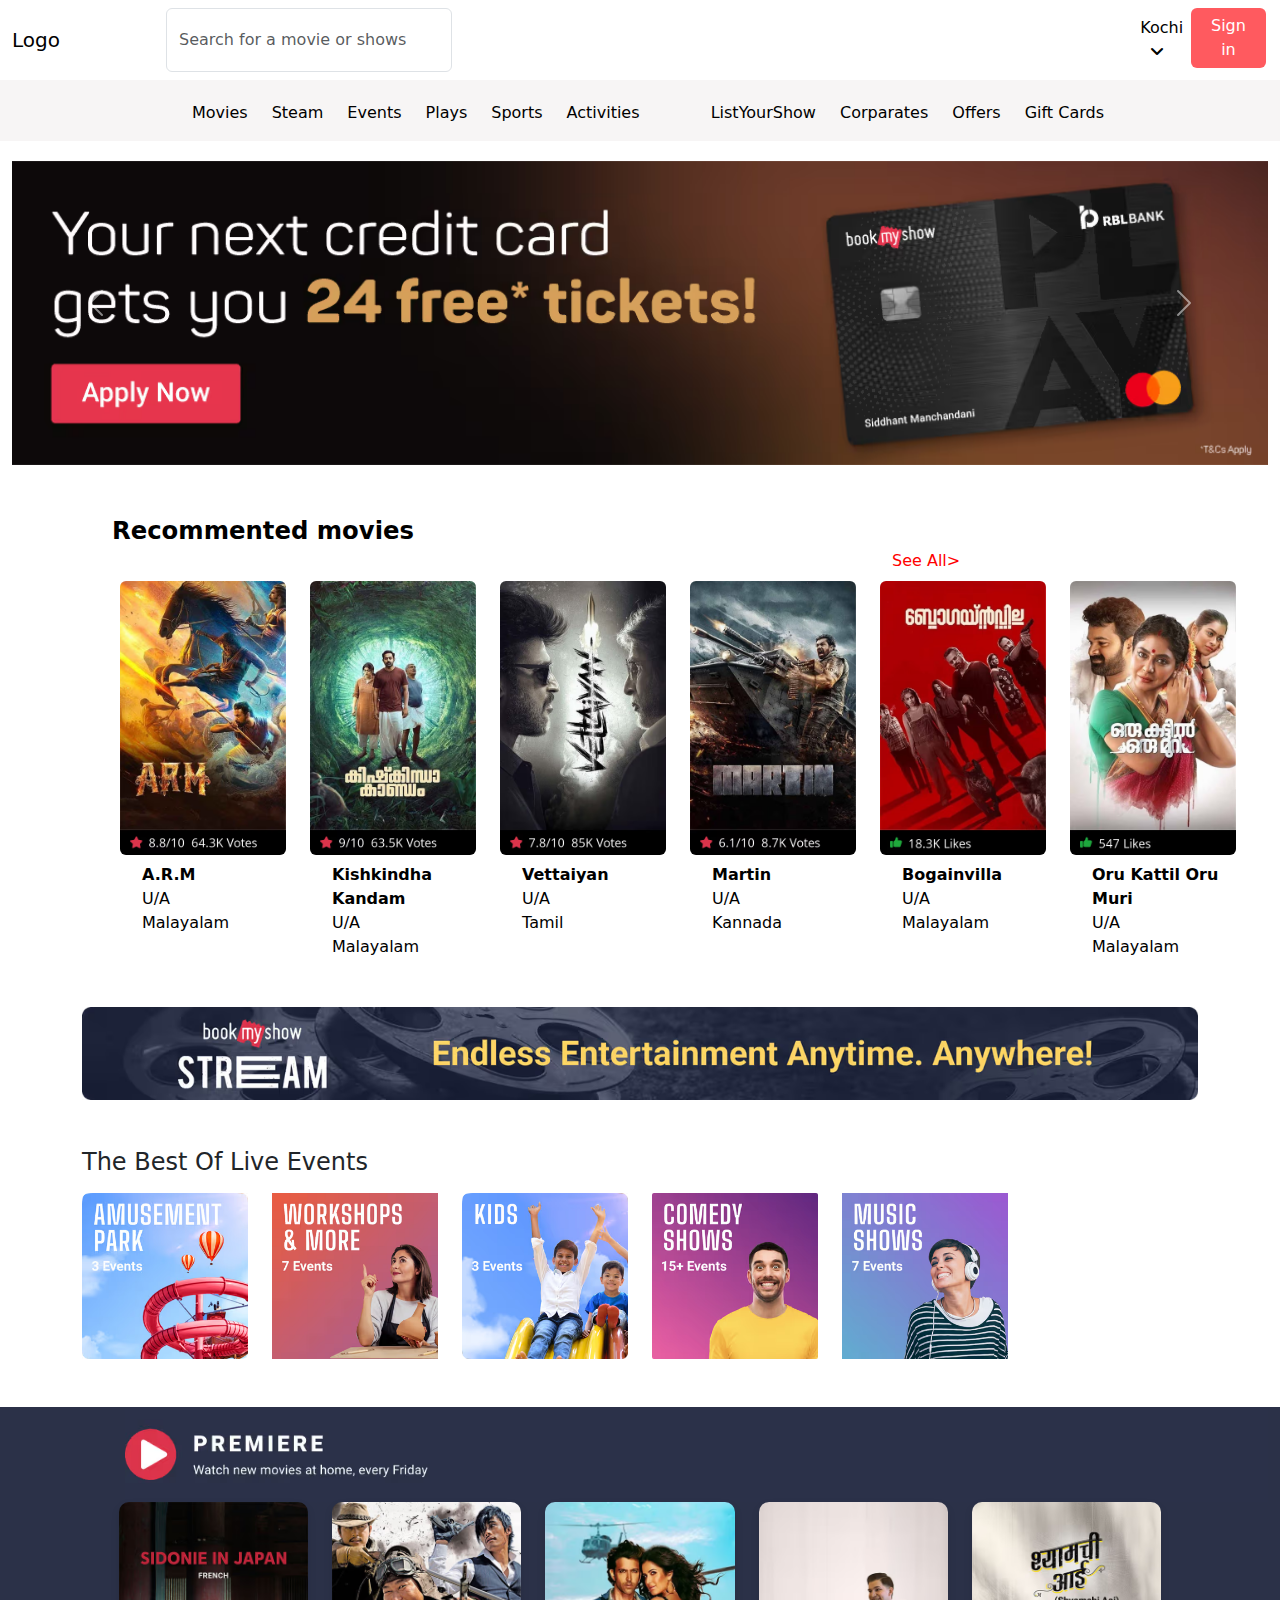
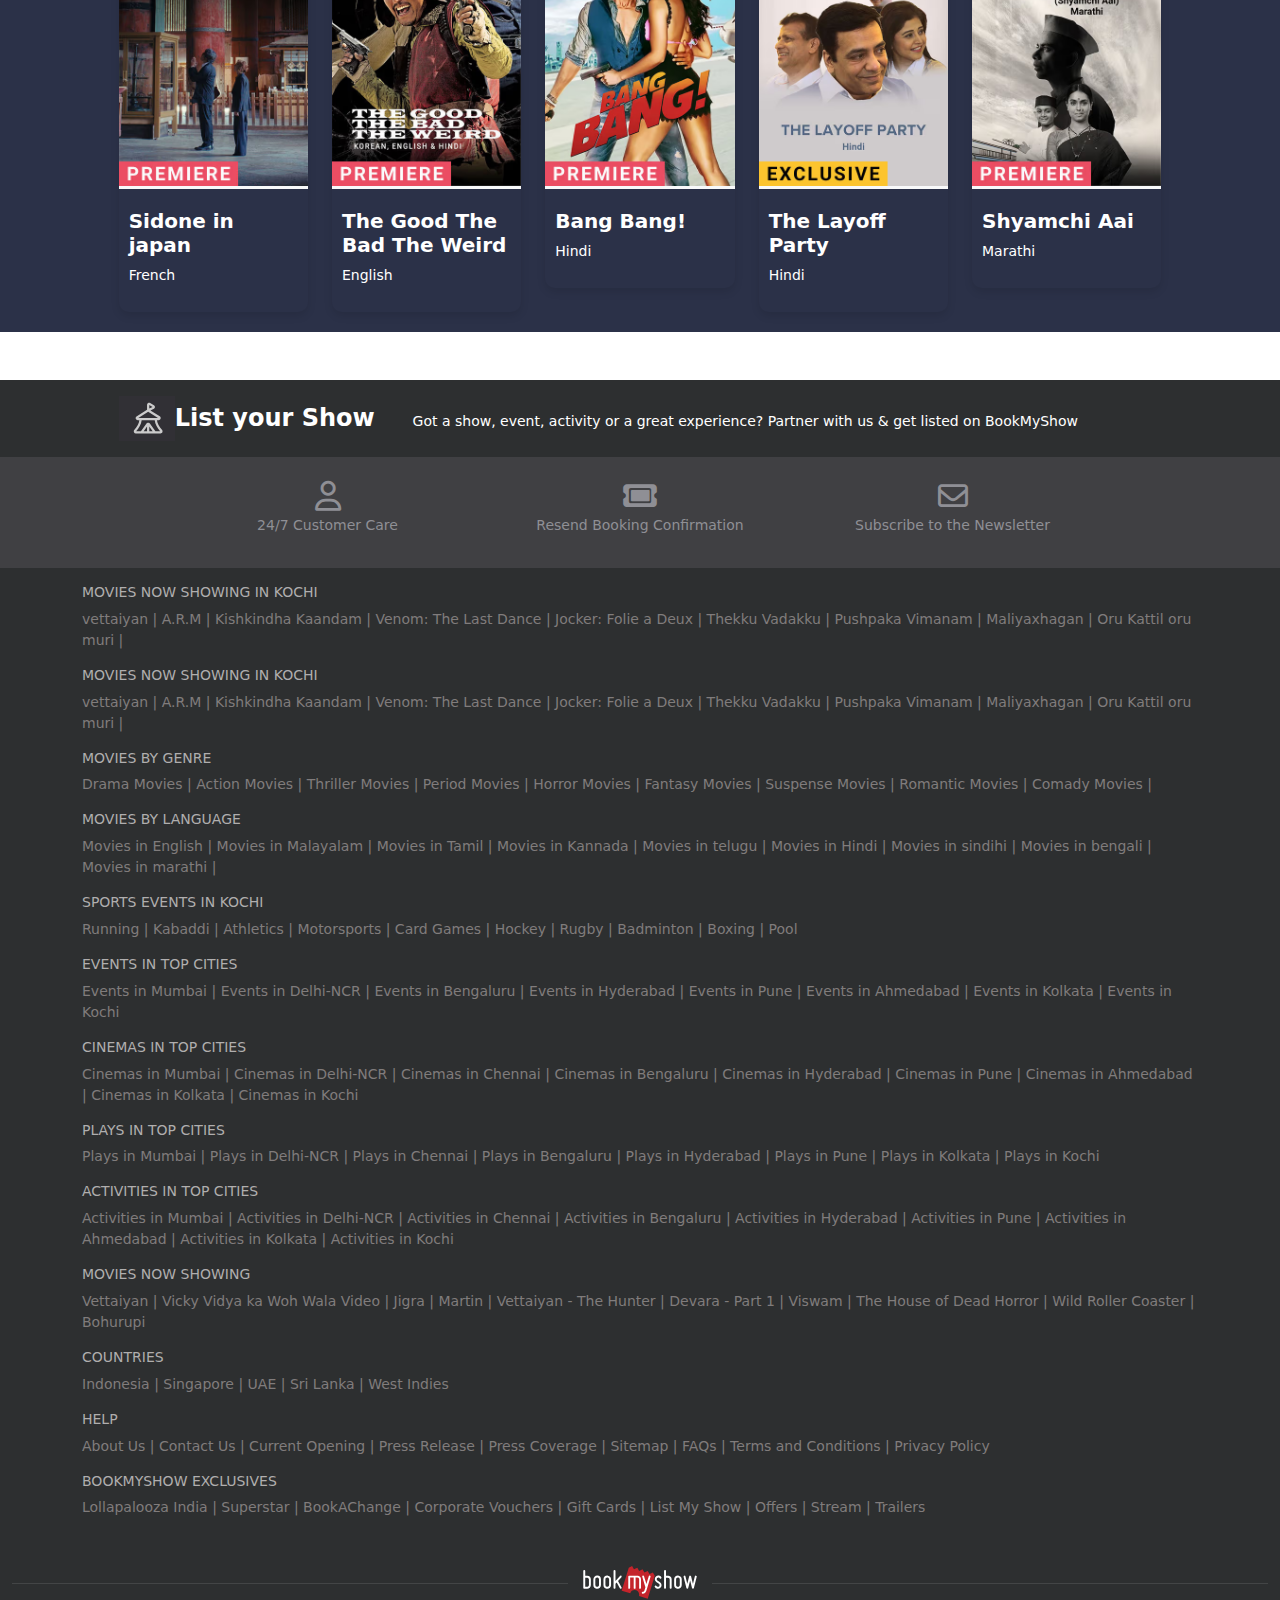
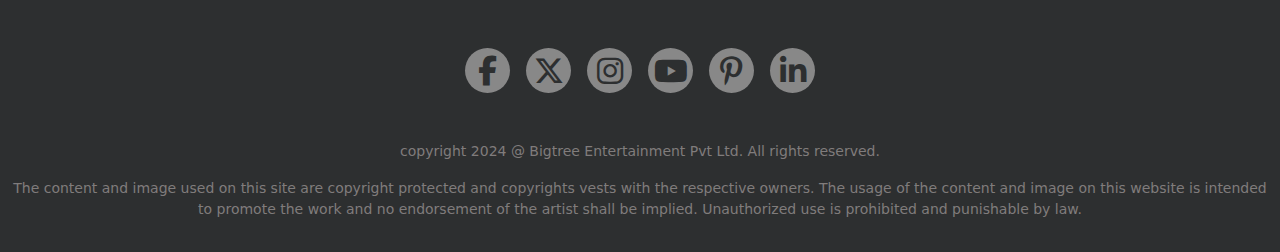
==== index.html @ 8b01c91c "90% completed" ====
<!DOCTYPE html>
<html lang="en">
<head>
    <meta charset="UTF-8">
    <meta name="viewport" content="width=device-width, initial-scale=1.0">
    <title>BOOK MY SHOW DEMO</title>
    <link href="https://cdn.jsdelivr.net/npm/bootstrap@5.3.3/dist/css/bootstrap.min.css" rel="stylesheet">

    <script src="https://cdn.jsdelivr.net/npm/bootstrap@5.3.3/dist/js/bootstrap.bundle.min.js"></script>
    
    <link rel="stylesheet" href="https://cdnjs.cloudflare.com/ajax/libs/font-awesome/6.6.0/css/all.min.css">

    <link rel="stylesheet" href="./style.css">
</head>
<body>
<!----------------------- Navbar Starting --------------------------->  

<nav class="navbar navbar-expand-sm navbar-dark bg-gray">
  <div class="container-fluid">
    <a class="navbar-brand" href="javascript:void(0)" style="color:black">Logo</a>
    <button class="navbar-toggler" type="button" data-bs-toggle="collapse" data-bs-target="#mynavbar">
      <span class="navbar-toggler-icon"></span>
    </button>
    <div class="collapse navbar-collapse" id="mynavbar">
      <ul class="navbar-nav me-auto">
        <form class="d-flex" style="width:400px;padding-left: 90px;">
          <input class="form-control me-2" type="text" placeholder="Search for a movie or shows">
        </form>
        <li class="nav-item">
          <a class="nav-link" href="javascript:void(0)"  style="color:black;padding-left: 680px;">Kochi<i class="fa-solid fa-angle-down" style="padding-left: 10px;"></i></a>
        </li>
      <div style="padding-right:20px">
      <button class="btn btn-danger" type="button">Sign in</button>
      </div>
      <div><i class="fa-solid fa-bars"></i></div>
    </ul>
    </div>
  </div>
</nav>

<nav id="nav2" class=" second-navbar d-none d-md-block" style="background-color: rgb(247, 245, 245);">
  <div id="navrow" class="row container  pt-2">
      <div class="col-auto ">
          <a class="text-decoration-none" href="#">
              <p class="text-black">Movies</p>
          </a>
      </div>
      <div class="col-auto">
          <a class="text-decoration-none" href="#">
              <p class="text-black">Steam</p>
          </a>
      </div>
      <div class="col-auto">
          <a class="text-decoration-none" href="#">
              <p class="text-black">Events</p>
          </a>
      </div>
      <div class="col-auto">
          <a class="text-decoration-none" href="#">
              <p class="text-black">Plays</p>
          </a>
      </div>
      <div class="col-auto">
          <a class="text-decoration-none" href="#">
              <p class="text-black">Sports</p>
          </a>
      </div>
      <div class="col-auto">
          <a class="text-decoration-none" href="#">
              <p class="text-black">Activities</p>
          </a>
      </div>


      <div id="navrow2" class="col-auto ms-auto">
          <a class="text-decoration-none" href="#">
              <p class="text-black">ListYourShow</p>
          </a>
      </div>
      <div class="col-auto">
          <a class="text-decoration-none" href="#">
              <p class="text-black">Corparates</p>
          </a>
      </div>
      <div class="col-auto">
          <a class="text-decoration-none" href="#">
              <p class="text-black">Offers</p>
          </a>
      </div>
      <div class="col-auto">
          <a class="text-decoration-none" href="#">
              <p class="text-black">Gift Cards</p>
          </a>
      </div>
  </div>
</nav>
<!----------------------- Navbar ending --------------------------->  


<div id="demo" class="carousel slide container-fluid rounded-carousel" data-bs-ride="carousel" data-bs-interval="1500" style="width: 100%;padding-top: 20px;">

  <!-- The slideshow/carousel -->
  <div class="carousel-inner">
    <div class="carousel-item active">
      <img src="./img/cor1.jpg" alt="#1" class="d-block" style="width:100%">
    </div>
    <div class="carousel-item">
      <img src="./img/cor2.jpg" alt="#2" class="d-block" style="width:100%">
    </div>
    <div class="carousel-item">
      <img src="./img/cor3.jpg" alt="#3" class="d-block" style="width:100%">
    </div>
  </div>
  
  <!-- Left and right controls/icons -->
  <button class="carousel-control-prev" type="button" data-bs-target="#demo" data-bs-slide="prev">
    <span class="carousel-control-prev-icon"></span>
  </button>
  <button class="carousel-control-next" type="button" data-bs-target="#demo" data-bs-slide="next">
    <span class="carousel-control-next-icon"></span>
  </button>
</div>

<!-- Couroooooooousel end -->
<!-- Movies -->
<div class="container container-fluid mt-5 my-5" style="margin-left: 100px;">
  <b id="text" class="text-black" style="font-size: 1.9vw;">Recommented movies</b>
  <a href="" style="padding-left: 780px;text-decoration: none;color: red;">See All></a>
    <div class="row ">
      <div class="col-md-2">
        <a href="sec.html"><img src="./img/mv2.jpg" class="rounded img-fluid m-2" width="100%" alt=""></a>
        <a href="" style="text-decoration: none;color: black;"><figcaption style="padding-left: 30px;"><b>A.R.M</b> <br> U/A <br> Malayalam</figcaption></a>
      </div>
      <div class="col-md-2" >
        <a href="#"><img src="./img/mv1.jpg" class="rounded img-fluid m-2" width="100%" alt=""></a>
        <a href="" style="text-decoration: none;color: black;"><figcaption style="padding-left: 30px;"><b>Kishkindha Kandam</b> <br> U/A <br> Malayalam</figcaption></a>
      </div>
      <div class="col-md-2">
        <a href="#"><img src="./img/mv3.jpg" class="rounded img-fluid m-2" width="100%" alt=""></a>
        <a href="" style="text-decoration: none;color: black;"><figcaption style="padding-left: 30px;"><b>Vettaiyan</b> <br> U/A <br> Tamil</figcaption></a>
      </div>
      <div class="col-md-2">
        <a href="#"><img src="./img/mv4.jpg" class="rounded img-fluid m-2" width="100%" alt=""></a>
        <a href="" style="text-decoration: none;color: black;"><figcaption style="padding-left: 30px;"><b>Martin</b> <br> U/A <br> Kannada</figcaption></a>
      </div>
      <div class="col-md-2">
        <a href="#"><img src="./img/mv5.jpg" class="rounded img-fluid m-2" width="100%" alt=""></a>
        <a href="" style="text-decoration: none;color: black;"><figcaption style="padding-left: 30px;"><b>Bogainvilla</b> <br> U/A <br> Malayalam</figcaption></a>
      </div>
      <div class="col-md-2">
        <a href="#"><img src="./img/mv6.avif" class="rounded img-fluid m-2" width="100%" alt=""></a>
        <a href="" style="text-decoration: none;color: black;"><figcaption style="padding-left: 30px;"><b>Oru Kattil Oru Muri</b> <br> U/A <br> Malayalam</figcaption></a>
      </div>
    </div> 
</div>
 <!-- movies end -->

 <div class="container container-fluid my-4">
  <img class="img-fluid" src="img/stream.png" alt="">
</div>
<div class="container container-fluid my-5">
  <h4>The Best Of Live Events</h4>
  <div class="row">
      <div class="col-md-2 mt-2" >
          <img width="100%" src="img/best1.avif" alt="">
      </div>
      <div class="col-md-2 mt-2">
          <img width="100%" src="img/best2.avif" alt="">
      </div>
      <div class="col-md-2 mt-2">
          <img width="100%" src="img/best3.avif" alt="">
      </div>
      <div class="col-md-2 mt-2">
          <img width="100%" src="img/best4.avif" alt="">
      </div>
      <div class="col-md-2 mt-2">
          <img width="100%" src="img/best5.avif" alt="">
      </div>
  </div>
</div>
<div id="premi" class="container-fluid my-5 d-flex flex-column ">
  <img id="pre" class="img-fluid" src="img/Prem.png" alt="">
  <!-- <h2 id="pre" class="text-white ">Premiers</h2>
  <h5 id="pre" class="text-white ">Brand new releases every Friday</h5> -->

  <div class="row justify-content-center">
      <div class="col-md-2">
          <div class="movie-card">
              <img src="img/pr1.avif" alt="">
              <div id="mov" class="movie-details">
                  <h5 class="movie-title">Sidone in japan</h5>
                  <p id="mov" class="movie-genre">French</p>
              </div>
          </div>
      </div>
      <div class="col-md-2">
          <div class="movie-card">
              <img src="img/pr2.avif" alt="">
              <div  class="movie-details">
                  <h5 id="mov" class="movie-title">The Good The Bad The Weird</h5>
                  <p id="mov" class="movie-genre">English</p>
              </div>
          </div>
      </div>
      <div class="col-md-2">
          <div class="movie-card">
              <img src="img/pr3.avif" alt="">
              <div class="movie-details">
                  <h5 id="mov" class="movie-title">Bang Bang!</h5>
                  <p id="mov" class="movie-genre">Hindi</p>
              </div>
          </div>
      </div>
      <div class="col-md-2">
          <div class="movie-card">
              <img src="img/pr4.avif" alt="">
              <div class="movie-details">
                  <h5 id="mov" class="movie-title">The Layoff Party</h5>
                  <p id="mov" class="movie-genre">Hindi</p>
              </div>
          </div>
      </div>
      <div class="col-md-2">
          <div class="movie-card">
              <img src="img/pr5.avif" alt="">
              <div class="movie-details">
                  <h5 id="mov" class="movie-title">Shyamchi Aai</h5>
                  <p id="mov" class="movie-genre">Marathi</p>
              </div>
          </div>
      </div>
  </div>
</div>

<!-- Footer start -->

<footer style="overflow-y: hidden;" class="footer py-3 d-none d-md-block">
  <div class="container-fluid">
    <div class="row justify-content-center text-center text-md-start">
      <div class="col-md-10">
        <p class="text-white" style="white-space: nowrap;">
          <a href="#" class=" footer-logo text-white fw-bold text-decoration-none"><img src="img/icon1.png" alt="">List your Show &nbsp; &nbsp;</a> 
          Got a show, event, activity or a great experience? Partner with us & get listed on BookMyShow 
          <a id="contact"  href="#" class="btn btn-danger ">Contact today! </a>
      </p>
      </div>

<div id="row" class="row justify-content-center">
  <div class="icon-box col-12 col-md-4 col-lg-3 mb-3 text-center ">
    <i style="font-size: 30px;padding-top: 20px;" class="fa-regular fa-user fa-xm my-1 "></i>
    <p class="">24/7 Customer Care</p>
  </div>
  <div class="icon-box col-12 col-md-4 col-lg-3 mb-3 text-center">
    <i style="font-size: 30px;padding-top: 20px;" class="fa-solid fa-ticket my-1"></i>
    <p >Resend Booking Confirmation</p>
  </div>
  <div class="icon-box col-12 col-md-4 col-lg-3 mb-3 text-center">
    <i style="font-size: 30px;padding-top: 20px;" class="fa-regular fa-envelope my-1"></i>
    <p >Subscribe to the Newsletter</p>
  </div>
</div>
</div>
<!-- ------------------------------------ -->
<div class="container mt-3">
<h4 id="heading">MOVIES NOW SHOWING IN KOCHI</h4>
<p class="para"><a id="text1" href="">vettaiyan</a> |
<a id="text1" href="">A.R.M</a> |
<a id="text1" href="">Kishkindha Kaandam</a> |
<a id="text1" href="">Venom: The Last Dance</a> |
<a id="text1" href="">Jocker: Folie a Deux</a> |
<a id="text1" href="">Thekku Vadakku</a> |
<a id="text1" href="">Pushpaka Vimanam</a> |
<a id="text1" href="">Maliyaxhagan</a> |
<a id="text1" href="">Oru Kattil oru muri</a> |
</p>
</div>
<div class="container mt-3">
<h4 id="heading">MOVIES NOW SHOWING IN KOCHI</h4>
<p class="para"><a id="text1" href="">vettaiyan</a> |
<a id="text1" href="">A.R.M</a> |
<a id="text1" href="">Kishkindha Kaandam</a> |
<a id="text1" href="">Venom: The Last Dance</a> |
<a id="text1" href="">Jocker: Folie a Deux</a> |
<a id="text1" href="">Thekku Vadakku</a> |
<a id="text1" href="">Pushpaka Vimanam</a> |
<a id="text1" href="">Maliyaxhagan</a> |
<a id="text1" href="">Oru Kattil oru muri</a> |
</p>
</div>
<div class="container mt-3">
<h4 id="heading">MOVIES BY GENRE</h4>
<p class="para"><a id="text1" href="">Drama Movies</a> |
<a id="text1" href="">Action Movies</a> |
<a id="text1" href="">Thriller Movies</a> |
<a id="text1" href="">Period Movies</a> |
<a id="text1" href="">Horror Movies</a> |
<a id="text1" href="">Fantasy Movies</a> |
<a id="text1" href="">Suspense Movies</a> |
<a id="text1" href="">Romantic Movies</a> |
<a id="text1" href="">Comady Movies</a> |
</p>
</div>
<div class="container mt-3">
<h4 id="heading">MOVIES BY LANGUAGE</h4>
<p class="para"><a id="text1" href="">Movies in English</a> |
<a id="text1" href="">Movies in Malayalam</a> |
<a id="text1" href="">Movies in Tamil</a> |
<a id="text1" href="">Movies in Kannada</a> |
<a id="text1" href="">Movies in telugu</a> |
<a id="text1" href="">Movies in Hindi</a> |
<a id="text1" href="">Movies in sindihi</a> |
<a id="text1" href="">Movies in bengali</a> |
<a id="text1" href="">Movies in marathi</a> |
</p>
</div>
<div class="container mt-3">
<h4 id="heading">SPORTS EVENTS IN KOCHI</h4>
<p class="para">
  <a href="" id="text1">Running</a> |
  <a href="" id="text1">Kabaddi</a> |
  <a href="" id="text1">Athletics</a> |
  <a href="" id="text1">Motorsports</a> |
  <a href="" id="text1">Card Games</a> |
  <a href="" id="text1">Hockey</a> |
  <a href="" id="text1">Rugby</a> |
  <a href="" id="text1">Badminton</a> |
  <a href="" id="text1">Boxing</a> |
  <a href="" id="text1">Pool</a>
</p>

<h4 id="heading">EVENTS IN TOP CITIES</h4>
<p class="para">
  <a href="" id="text1">Events in Mumbai</a> |
  <a href="" id="text1">Events in Delhi-NCR</a> |
  <a href="" id="text1">Events in Bengaluru</a> |
  <a href="" id="text1">Events in Hyderabad</a> |
  <a href="" id="text1">Events in Pune</a> |
  <a href="" id="text1">Events in Ahmedabad</a> |
  <a href="" id="text1">Events in Kolkata</a> |
  <a href="" id="text1">Events in Kochi</a>
</p>

<h4 id="heading">CINEMAS IN TOP CITIES</h4>
<p class="para">
  <a href="" id="text1">Cinemas in Mumbai</a> |
  <a href="" id="text1">Cinemas in Delhi-NCR</a> |
  <a href="" id="text1">Cinemas in Chennai</a> |
  <a href="" id="text1">Cinemas in Bengaluru</a> |
  <a href="" id="text1">Cinemas in Hyderabad</a> |
  <a href="" id="text1">Cinemas in Pune</a> |
  <a href="" id="text1">Cinemas in Ahmedabad</a> |
  <a href="" id="text1">Cinemas in Kolkata</a> |
  <a href="" id="text1">Cinemas in Kochi</a>
</p>

<h4 id="heading">PLAYS IN TOP CITIES</h4>
<p class="para">
  <a href="" id="text1">Plays in Mumbai</a> |
  <a href="" id="text1">Plays in Delhi-NCR</a> |
  <a href="" id="text1">Plays in Chennai</a> |
  <a href="" id="text1">Plays in Bengaluru</a> |
  <a href="" id="text1">Plays in Hyderabad</a> |
  <a href="" id="text1">Plays in Pune</a> |
  <a href="" id="text1">Plays in Kolkata</a> |
  <a href="" id="text1">Plays in Kochi</a>
</p>

<h4 id="heading">ACTIVITIES IN TOP CITIES</h4>
<p class="para">
  <a href="" id="text1">Activities in Mumbai</a> |
  <a href="" id="text1">Activities in Delhi-NCR</a> |
  <a href="" id="text1">Activities in Chennai</a> |
  <a href="" id="text1">Activities in Bengaluru</a> |
  <a href="" id="text1">Activities in Hyderabad</a> |
  <a href="" id="text1">Activities in Pune</a> |
  <a href="" id="text1">Activities in Ahmedabad</a> |
  <a href="" id="text1">Activities in Kolkata</a> |
  <a href="" id="text1">Activities in Kochi</a>
</p>

<h4 id="heading">MOVIES NOW SHOWING</h4>
<p class="para">
  <a href="" id="text1">Vettaiyan</a> |
  <a href="" id="text1">Vicky Vidya ka Woh Wala Video</a> |
  <a href="" id="text1">Jigra</a> |
  <a href="" id="text1">Martin</a> |
  <a href="" id="text1">Vettaiyan - The Hunter</a> |
  <a href="" id="text1">Devara - Part 1</a> |
  <a href="" id="text1">Viswam</a> |
  <a href="" id="text1">The House of Dead Horror</a> |
  <a href="" id="text1">Wild Roller Coaster</a> |
  <a href="" id="text1">Bohurupi</a>
</p>

<h4 id="heading">COUNTRIES</h4>
<p class="para">
  <a href="" id="text1">Indonesia</a> |
  <a href="" id="text1">Singapore</a> |
  <a href="" id="text1">UAE</a> |
  <a href="" id="text1">Sri Lanka</a> |
  <a href="" id="text1">West Indies</a>
</p>

<h4 id="heading">HELP</h4>
<p class="para">
  <a href="" id="text1">About Us</a> |
  <a href="" id="text1">Contact Us</a> |
  <a href="" id="text1">Current Opening</a> |
  <a href="" id="text1">Press Release</a> |
  <a href="" id="text1">Press Coverage</a> |
  <a href="" id="text1">Sitemap</a> |
  <a href="" id="text1">FAQs</a> |
  <a href="" id="text1">Terms and Conditions</a> |
  <a href="" id="text1">Privacy Policy</a>
</p>

<h4 id="heading">BOOKMYSHOW EXCLUSIVES</h4>
<p class="para">
  <a href="" id="text1">Lollapalooza India</a> |
  <a href="" id="text1">Superstar</a> |
  <a href="" id="text1">BookAChange</a> |
  <a href="" id="text1">Corporate Vouchers</a> |
  <a href="" id="text1">Gift Cards</a> |
  <a href="" id="text1">List My Show</a> |
  <a href="" id="text1">Offers</a> |
  <a href="" id="text1">Stream</a> |
  <a href="" id="text1">Trailers</a>
</p>
</div>
<div class="line mt-5">
<hr class="left-line">
<img src="img/logo.svg" alt="Logo" class="logo">
<hr class="right-line">
</div>
<div class=" social mt-5 d-flex justify-content-center ">
<i id="social1" class="fa-brands fa-facebook-f mx-2"></i>
  <i id="social1" class="fa-brands fa-x-twitter mx-2"></i>
  <i id="social1" class="fa-brands fa-instagram mx-2"></i>
  <i id="social1" class="fa-brands fa-youtube mx-2"></i>
  <i id="social1" class="fa-brands fa-pinterest-p mx-2"></i>
  <i id="social1" class="fa-brands fa-linkedin-in mx-2"></i>
</p>
</div>

<div class="text-center  ">
<p id="text2" class="mt-5 ">copyright 2024 @ Bigtree Entertainment Pvt Ltd. All rights reserved.</p>
<p id="text2">The content and image used on this site are copyright protected and copyrights vests with the respective owners. The usage of the content and image on this website is intended to promote the work and no endorsement of the
  artist shall be implied. Unauthorized use is prohibited and punishable by law.
</p>

</div>
  </div>
</footer>

</body>
</html>
---- style.css ----
#navbar{
    background-color: #eeeded;
}
#logo{
    padding-left: 45%;    
}
#login{
    position: absolute;
    right: 15%;
}
#canva{
    position: absolute;
    right: 8%;
}
#kochi{
    position: absolute;
    right: 23%;
}
#search{
    width: 100%;
    height: 100%;
    display: block;
    border-radius: 5px;
}
#slogo{
    position: absolute;
    top: 20px;
    left: 409px;
    border: none;
}
#droplogo{
    position: absolute;
    top: 20px;
    left: 13px;
    border: none;
}
.text-black{
    text-decoration: none;
}
#gift{
    box-shadow: 0 5px 4px 0 rgba(0, 0, 0, 0.2), 0px 1px 0px 0 rgba(0, 0, 0, 0.19);
}
#noti:hover{
    background-color: #eeeded;
}
#order{
    color:rgba(0, 0, 0, 0.308);
}
#nav2{
    background-color: rgb(245,245,245);
    padding-top: 1%;
}
#navrow{
    padding-left: 15%;
}
#rec{
    margin-left: 14%;
}
#rev{
    padding-right: 11115px;
}
.movie-card {
    border-radius: 10px;
    overflow: hidden;
    margin-bottom: 20px;
    position: relative;
    box-shadow: 0 4px 8px rgba(0, 0, 0, 0.1);
}
.movie-card img {
    width: 100%;
    height: auto;
    border-bottom: 3px solid #f8f9fa;
}
.movie-details {
    padding: 10px;
}
.movie-title {
    font-weight: bold;
    margin-top: 10px;
    text-decoration: none;
}
.movie-genre {
    color: #6c757d;
    font-size: 14px;
    text-decoration: none;

}
.movie-stats {
    position: absolute;
    bottom: 0;
    left: 0;
    width: 100%;
    background-color: rgba(0, 0, 0, 0.7);
    color: white;
    text-align: center;
    padding: 5px 0;
}
.movie-stats span {
    display: inline-block;
    margin-right: 10px;
}
.movie-stats i {
    margin-right: 5px;
}
#premi{
    background-color: rgb(43,49,72);
}
#mov{
    color: white;
}
#pre{
    margin-left: 9%;
}
.search-card{
    background-color:#fcfcfc;
    border:1px solid #e1e1e1;
    border-radius: 5px;
    transition: transform 0.3s ease;
}
.search-card:hover{
    transform: translateY(-5px);
    box-shadow: 0 8px 16px rgba(0, 0, 0, 0.2);
}
.search-card h5{
    font-weight: 600;
}
.search-card p{
    color: #6c757d;
    font-weight: 400;
}


#main1{
    position: relative;
    background-size: cover;
    height: 500px;
    background-image: url(img/arm.jpg);
}
#main1::before{
    content: "";
    position: absolute;
    width: 100%;
    height: 100%;
    background-color: rgba(0, 0, 0, 0.526);
    z-index: 1;
}
#main2{
    position: relative;
    z-index: 2;
    left: 16%;

}

#arm{
    position: relative;
    opacity: 1;
}

  
  .rating {
    display: flex;
    align-items: center;
    margin-top: 10px;
  }
#star {
    color: red;
    font-size: 27px;
  }
  
  .rating .score {
    font-size: 1.5rem;
    margin-left: 5px;
  }
  
  .rating .votes {
    font-size: 1rem;
    margin-left: 10px;
  }
  
  .rate-btn {
    margin-left: 15px;
    font-size: 0.9rem;
  }
  .moviedetail {
    display: flex;
    flex-wrap: wrap;
    gap: 10px;
  }
  
  .moviedetail span {
    background-color: #333;
    padding: 5px 10px;
    border-radius: 5px;
  }

#main3{
    position: relative;
    z-index: 1;
    top: -15%;
    left: 6%;
    opacity: 1;
    color: white;
}
#rating{
    background-color:rgb(51,51,51);
    padding: 10px;
    border-radius: 10px;
}
#ratebtn{
    background-color: rgb(255, 255, 255);
    color: black;
}
#lang{
    background-color: white;
    color: #000;
    border-radius: 4px;
}
#book{
    background-color: rgb(248, 35, 74);
    color: white;
    border-radius: 9px;
    text-decoration: none;
    padding: 15px 49px;
    font-size: 17px;
    position: relative;
    top: 45px;  
}
#book:hover{
    background-color:rgb(248,68,100);
}
#no{
    color: rgb(248,68,100);
}
#no{
    border: #6c757d79 1px solid;
    padding: 15px 25px;
    font-size: 16px;
}
#no1{
    background-color: #d0d2d474;
    padding: 5px;
}
#prev,
#next {
    background-color: #747774;
    border-radius: 50%;
    width: 25px;
    height: 25px;
    position: absolute;
    top: 30%;
    display: flex;
    align-items: center;
    justify-content: center;
}

#more{
    text-decoration: none;
    color: rgb(248,68,100);
}
#revbox{
    border: 1px solid rgba(154, 150, 150, 0.614);
    margin-left: 60px;
}
.footer {
    background-color: #2d2f30;
    color: white;
    width: 100%;
  }
  
  .footer a {
    color: white;
  }
  
  .footer-logo {
    font-size: 24px;
    line-height: 1.2;
  }
  
  .footer-icon {
    width: 30px;
    height: 30px;
  }
  
  .footer p {
    font-size: 14px;
  }
  
  .btn-danger {
    background-color: #ff5a5f;
    border: none;
  }
  
  .btn-danger:hover {
    background-color: #e04747;
  }
  #row{
      background-color: rgb(64,64,67);
  }
  
  
  #row {
    justify-content: center;
    padding-left: 15px;
    padding-right: 15px;
  }
  #icon{
      margin-top: 20px;

  }
  #icon1{
    /* font-size: 70px; */
    color: rgb(27, 27, 75);  
}


.icon-box i, .icon-box p {
    color: rgb(143, 143, 149); 
}


.icon-box:hover i, .icon-box:hover p {
    color: rgb(250, 250, 251); 
}



  #contact{
    margin-left: 250px;
  }

 #heading{
     color: rgb(176, 174, 174);
     font-size: 14px;
 } 
.para{
    color: rgb(128, 124, 124);
}
#text1{
    text-decoration: none;
    color: rgb(128, 124, 124);
}

#text1:hover{
    color: white;
}

.line {
    display: flex;
    align-items: center;
    justify-content: center;
    margin: 20px 0;
}

.left-line,
.right-line {
    border: none;
    height: 1px;
    background-color: #888;
    width: 100%;
}

.logo {
    margin: 0 15px;
}
#social1{
    background-color: #888;
    color: rgb(45,47,48);
    border-radius: 50%;
    width: 45px;
    height: 45px;
    display: flex;
    align-items: center;
    justify-content: center;
    font-size: 30px;
}
#social1:hover{
    background-color: white;
}
#text2{
    color: rgb(128, 124, 124);
}
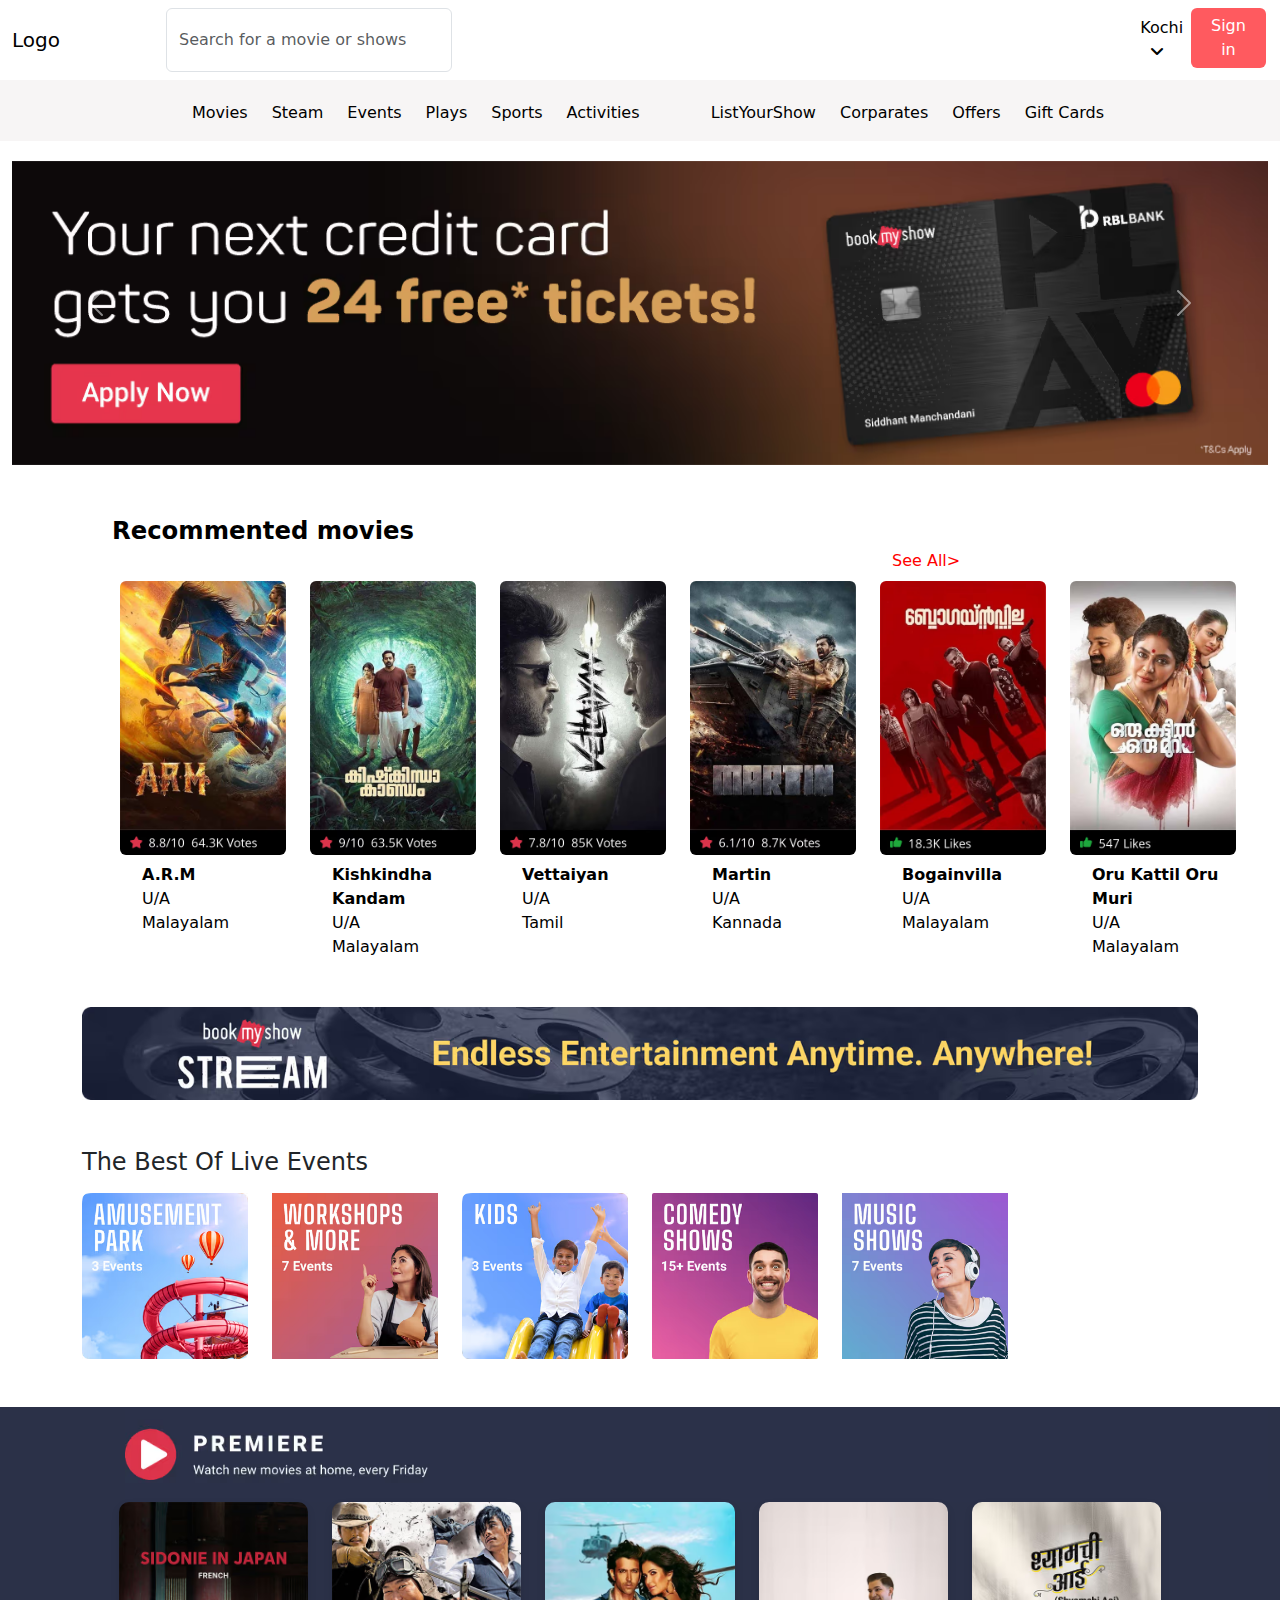
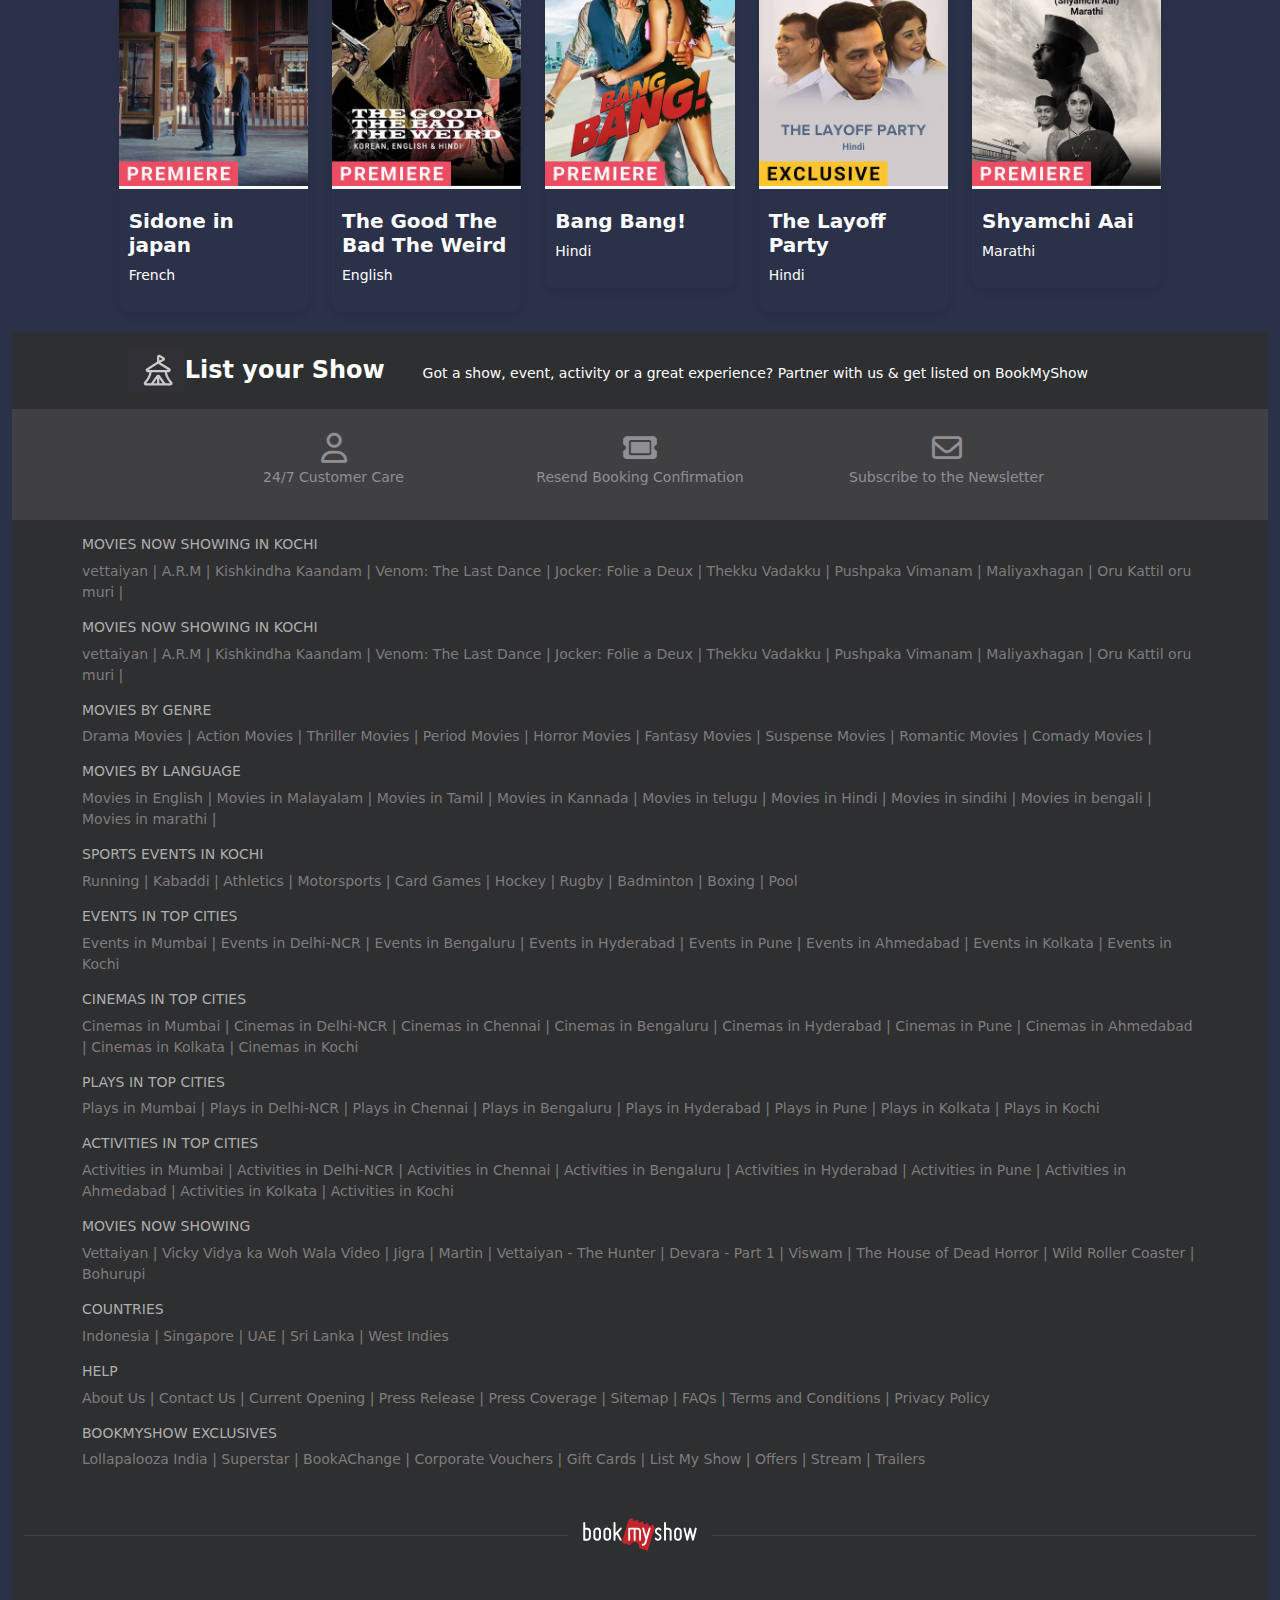
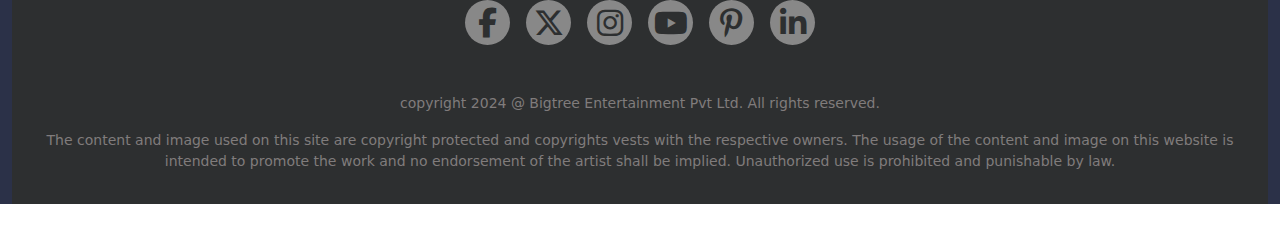
==== commit 6f842be5: "90% completed" ====
--- a/index.html
+++ b/index.html
@@ -230,7 +230,7 @@
           </div>
       </div>
   </div>
-</div>
+<!-- </div> -->
 
 <!-- Footer start -->
 
--- a/style.css
+++ b/style.css
@@ -264,7 +264,8 @@
 .footer {
     background-color: #2d2f30;
     color: white;
-    width: 100%;
+    /* width: 100%; */
+    max-width: 100%;
   }
   
   .footer a {
@@ -378,4 +379,5 @@
 }
 #text2{
     color: rgb(128, 124, 124);
-}+}
+
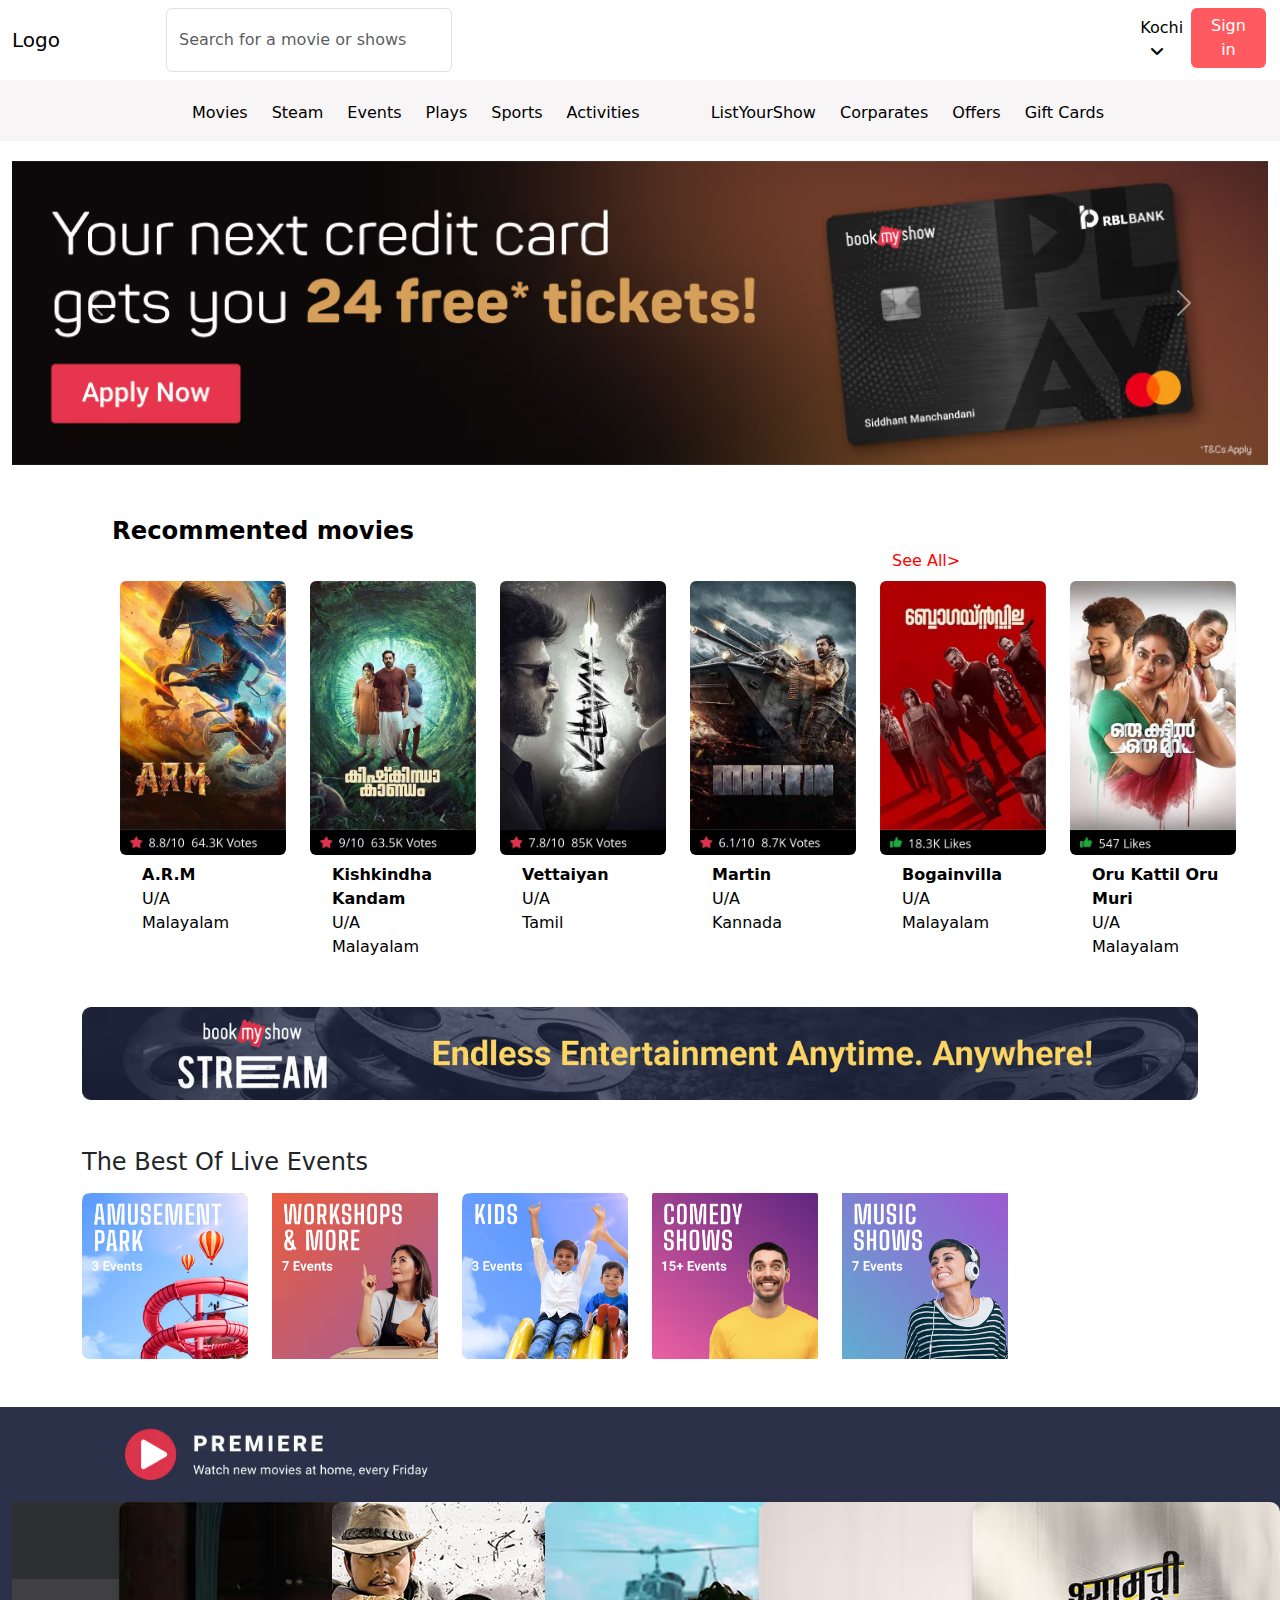
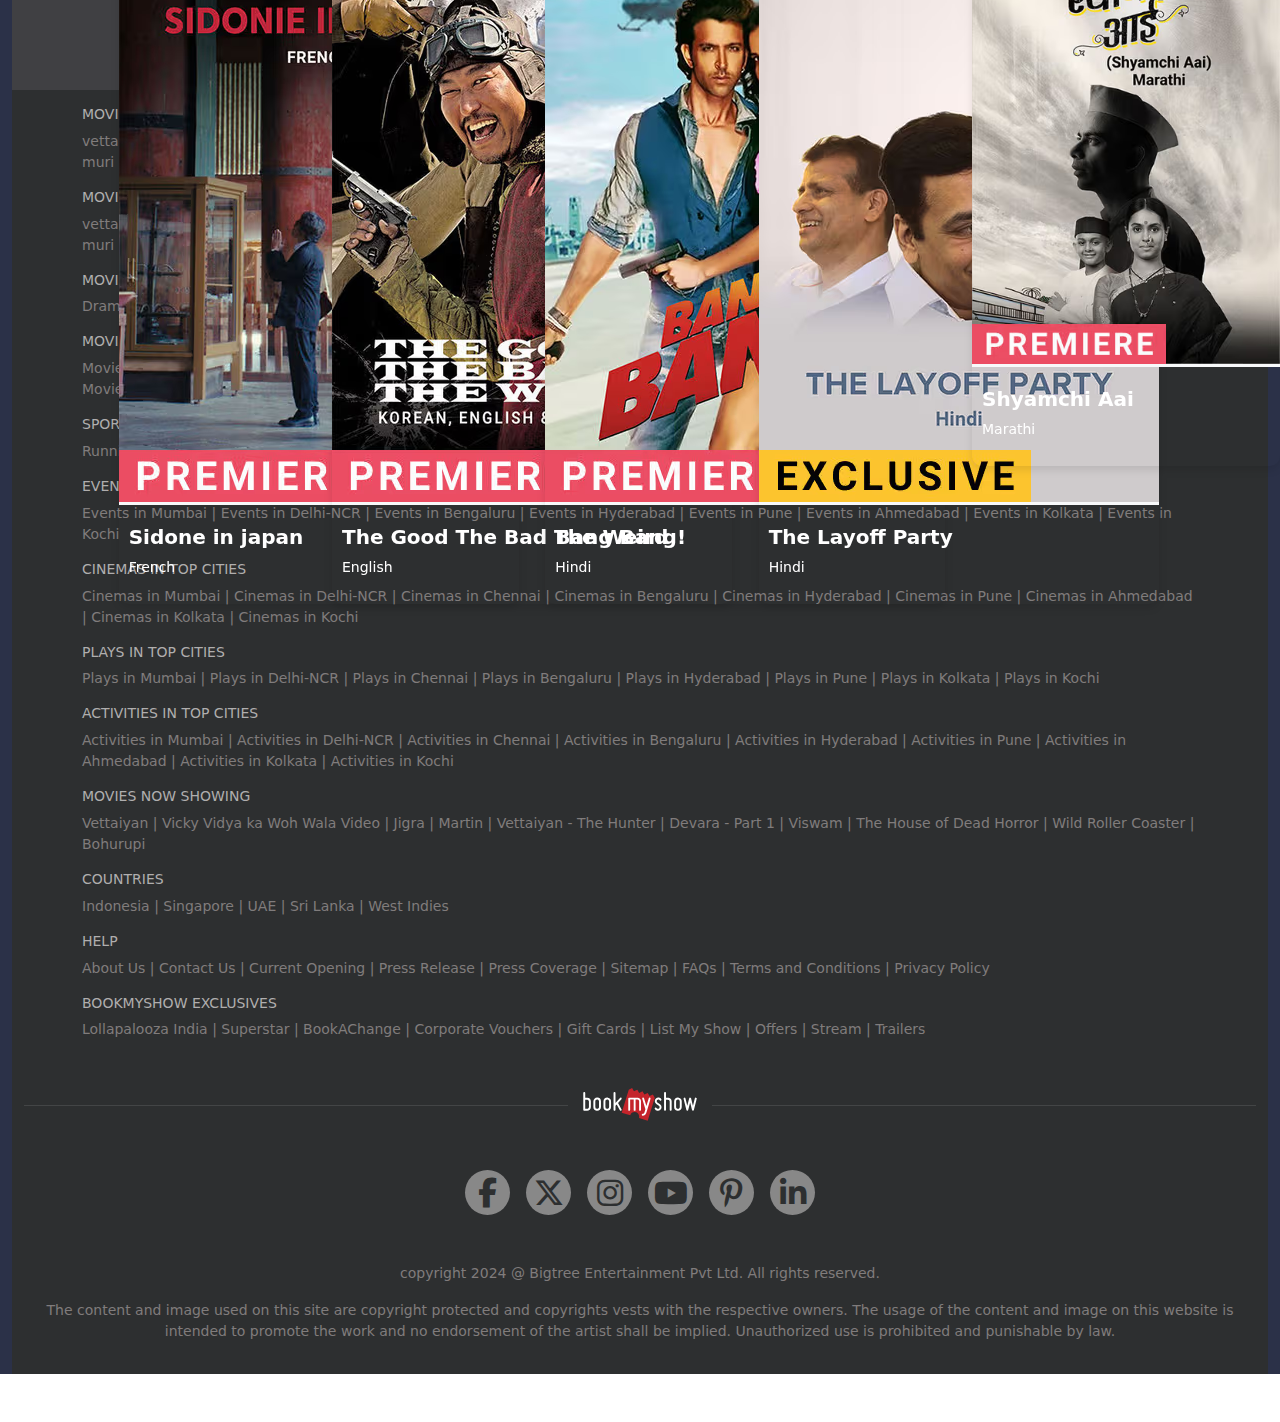
==== commit 9c2f2616: "finished" ====
--- a/index.html
+++ b/index.html
@@ -449,7 +449,6 @@
 </p>
 
 </div>
-  </div>
 </footer>
 
 </body>
--- a/style.css
+++ b/style.css
@@ -63,7 +63,7 @@
     border-radius: 10px;
     overflow: hidden;
     margin-bottom: 20px;
-    position: relative;
+    position: absolute;
     box-shadow: 0 4px 8px rgba(0, 0, 0, 0.1);
 }
 .movie-card img {
@@ -158,8 +158,6 @@
 
   
   .rating {
-    display: flex;
-    align-items: center;
     margin-top: 10px;
   }
 #star {
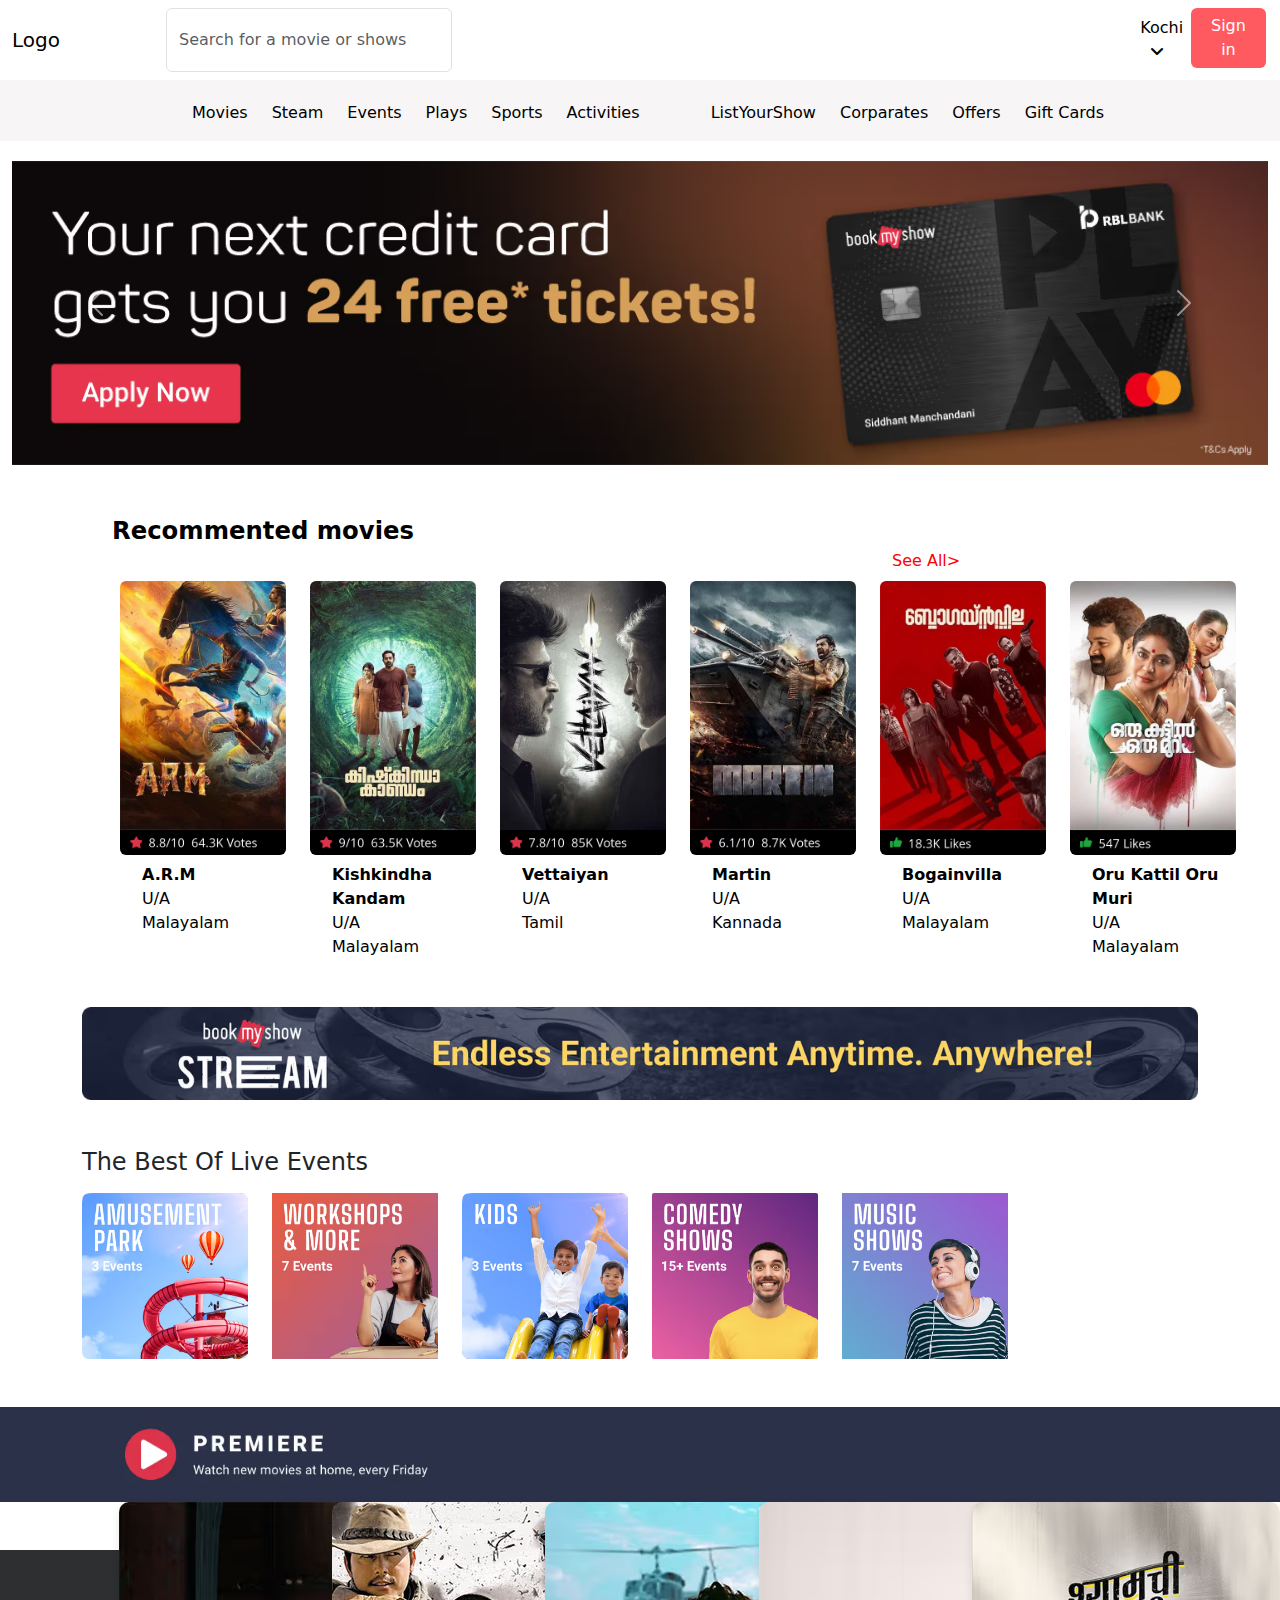
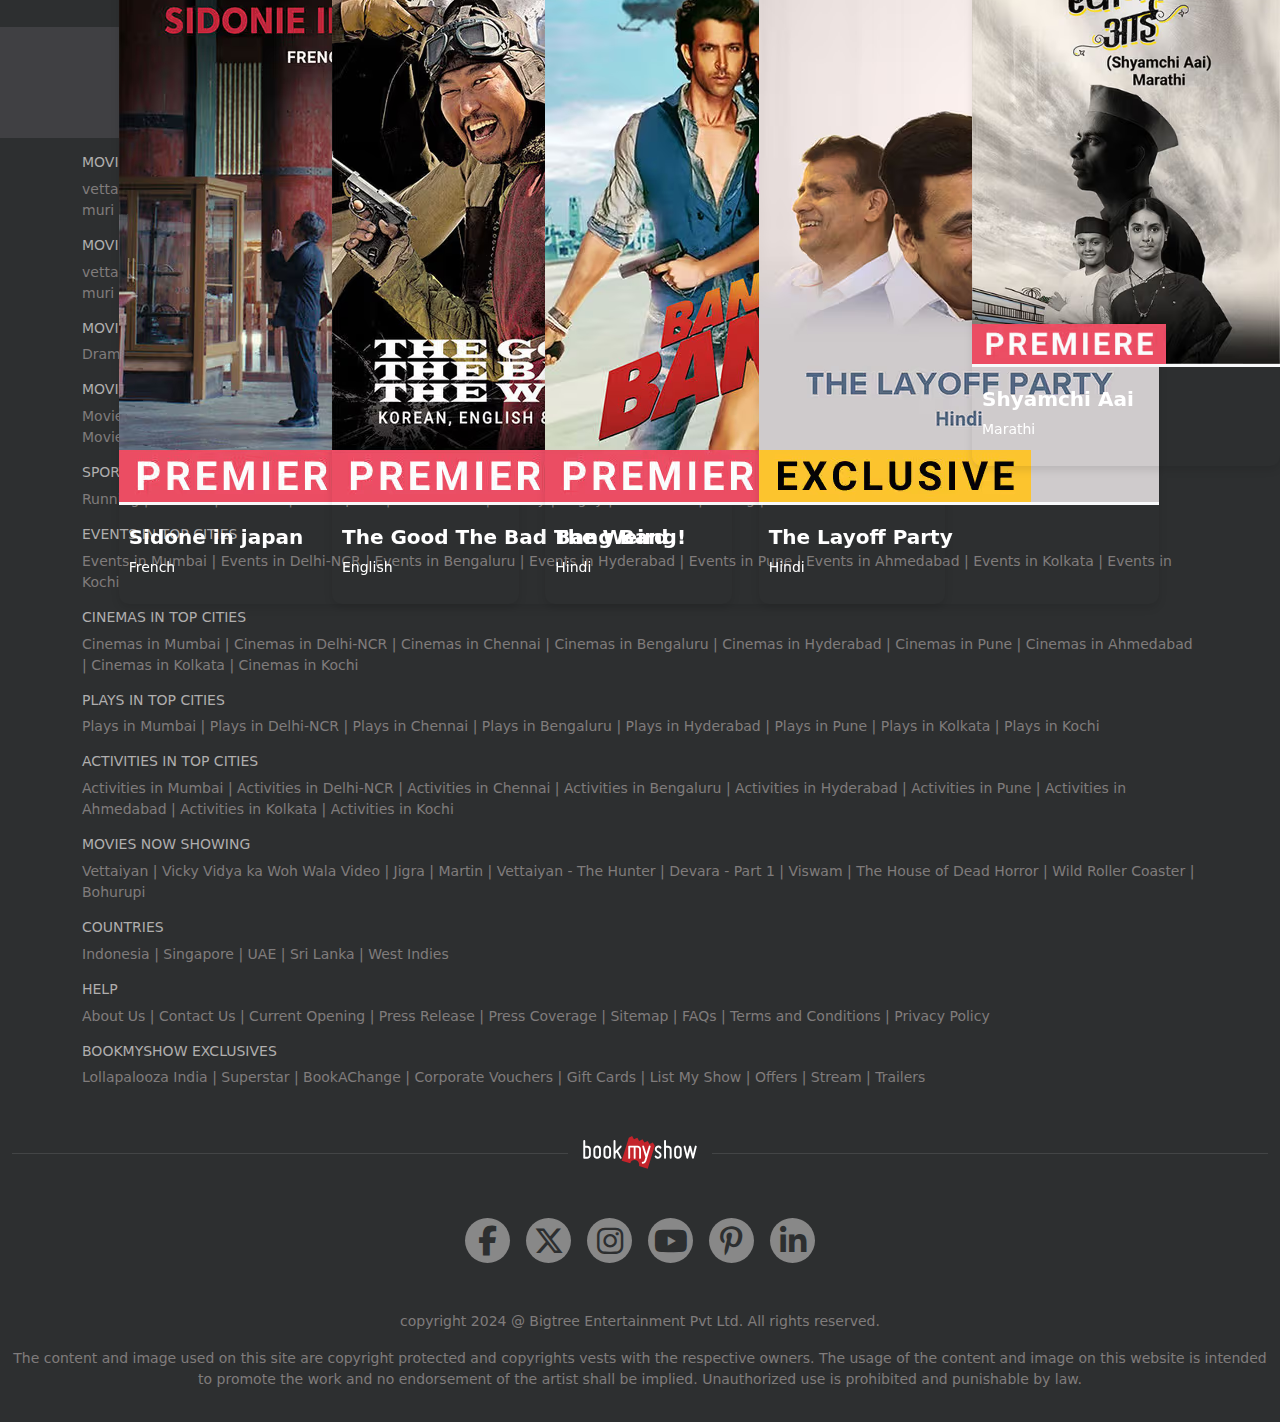
==== commit 021002dc: "95% completed" ====
--- a/index.html
+++ b/index.html
@@ -230,7 +230,7 @@
           </div>
       </div>
   </div>
-<!-- </div> -->
+</div>
 
 <!-- Footer start -->
 
@@ -449,6 +449,7 @@
 </p>
 
 </div>
+  </div>
 </footer>
 
 </body>
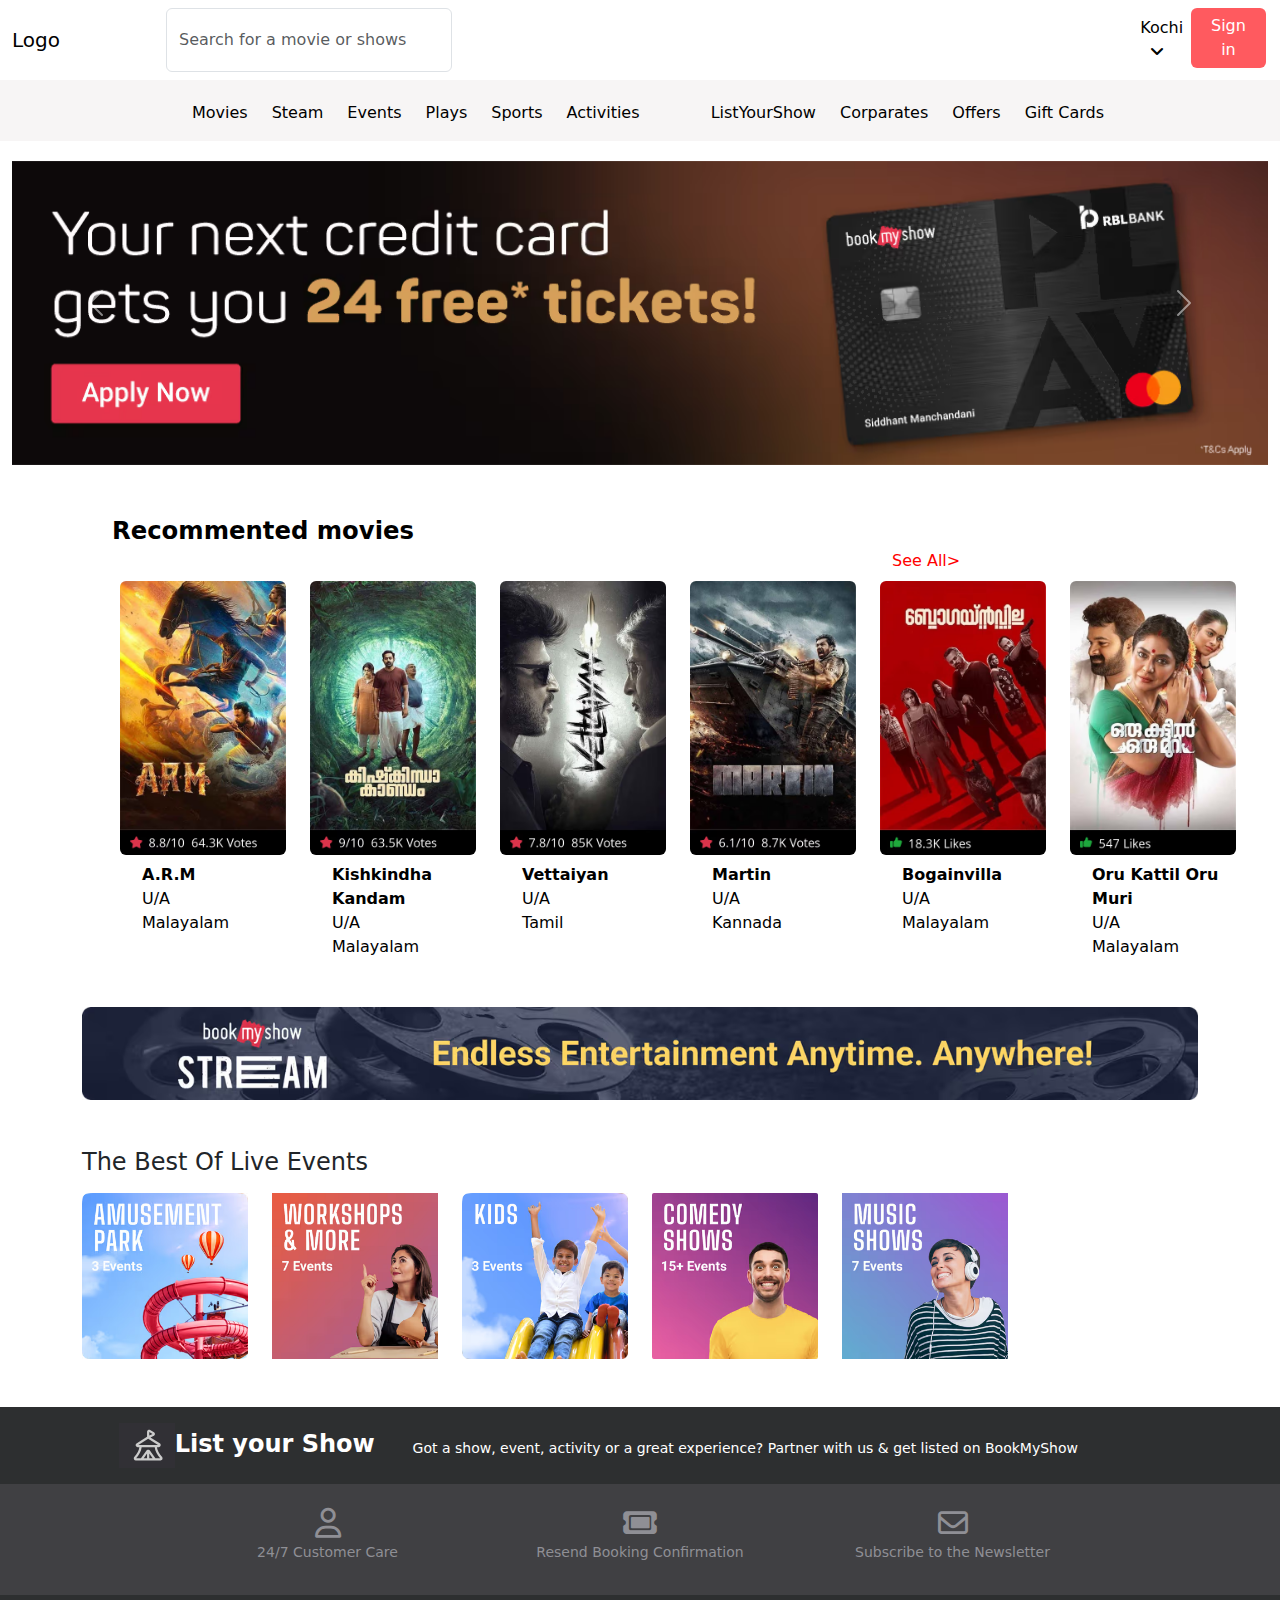
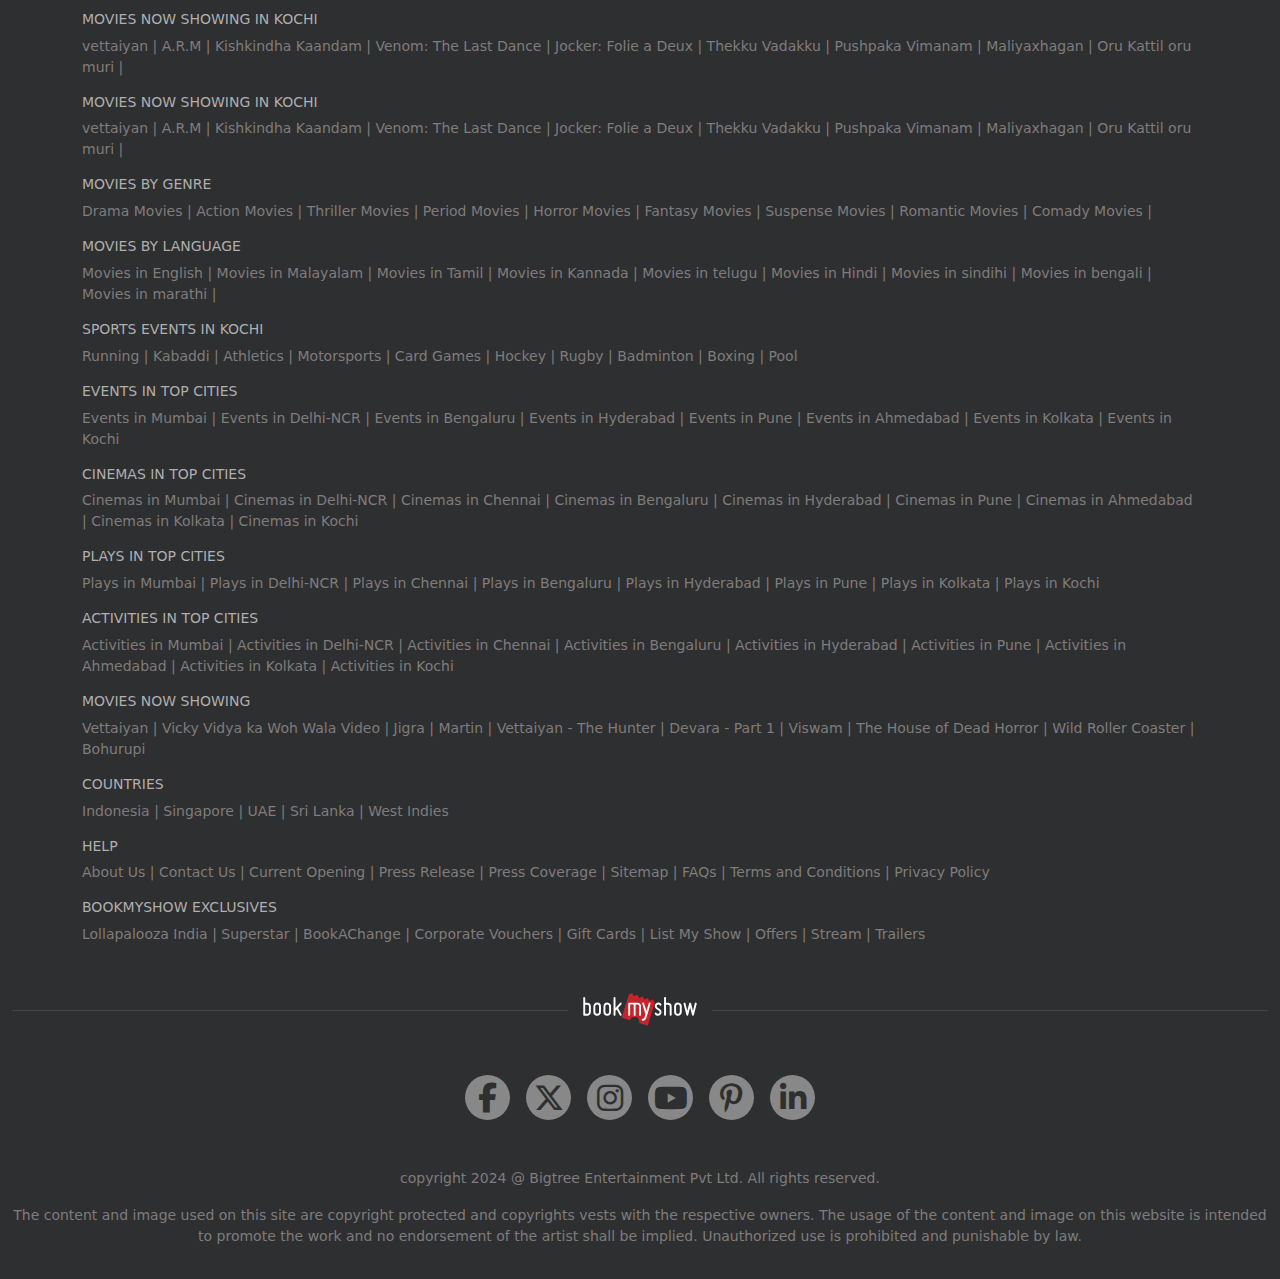
==== commit 0d23e97a: "completed" ====
--- a/index.html
+++ b/index.html
@@ -178,10 +178,9 @@
       </div>
   </div>
 </div>
-<div id="premi" class="container-fluid my-5 d-flex flex-column ">
+<!-- <div id="premi" class="container-fluid my-5 d-flex flex-column ">
   <img id="pre" class="img-fluid" src="img/Prem.png" alt="">
-  <!-- <h2 id="pre" class="text-white ">Premiers</h2>
-  <h5 id="pre" class="text-white ">Brand new releases every Friday</h5> -->
+ 
 
   <div class="row justify-content-center">
       <div class="col-md-2">
@@ -230,7 +229,7 @@
           </div>
       </div>
   </div>
-</div>
+</div> -->
 
 <!-- Footer start -->
 
